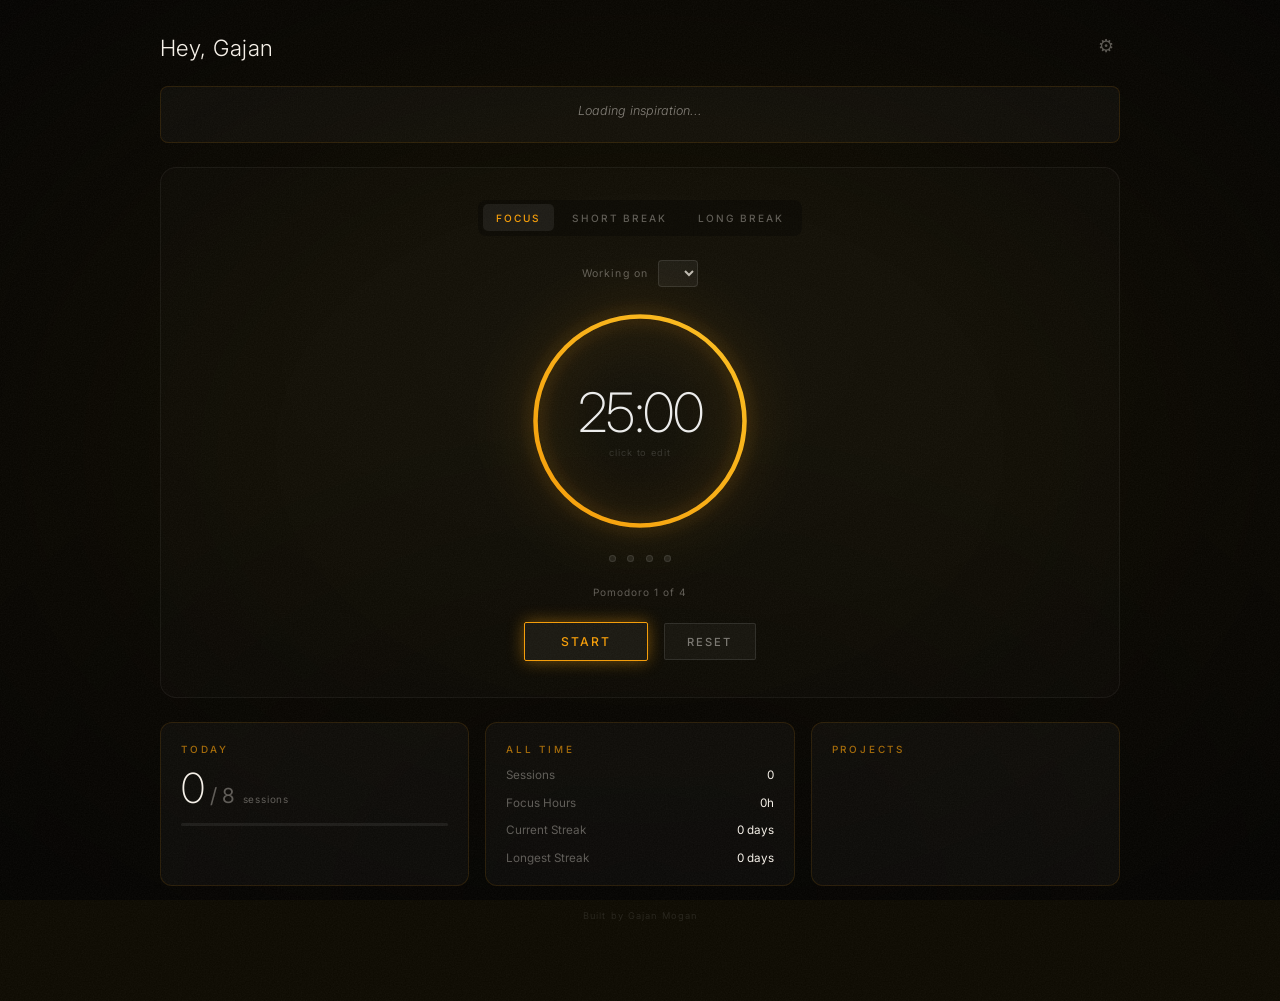
==== dashboard/index.html @ fec13cea "feat(dashboard): module 1 — HTML shell + CSS Full page structure and styling for the personalised Po" ====
<!DOCTYPE html>
<html lang="en">
<head>
  <meta charset="UTF-8" />
  <meta name="viewport" content="width=device-width, initial-scale=1.0" />
  <title>Gajan's Dashboard</title>
  <link rel="preconnect" href="https://fonts.googleapis.com" />
  <link href="https://fonts.googleapis.com/css2?family=Inter:wght@200;300;400;500&display=swap" rel="stylesheet" />

  <style>
    *, *::before, *::after { box-sizing: border-box; margin: 0; padding: 0; }

    :root {
      --bg:           #0d0a00;
      --accent:       #f59e0b;
      --accent-glow:  rgba(245, 158, 11, 0.45);
      --text:         #f5f0e8;
      --text-muted:   rgba(245, 240, 232, 0.35);
      --card-bg:      rgba(255, 255, 255, 0.03);
      --card-border:  rgba(245, 158, 11, 0.12);
    }

    body {
      min-height: 100vh;
      display: flex;
      flex-direction: column;
      align-items: center;
      padding: 2rem 1.5rem 5rem;
      font-family: 'Inter', sans-serif;
      color: var(--text);
      background-color: var(--bg);
      transition: background-color 1.8s ease;
      overflow-x: hidden;
    }

    /* Gradient depth overlay */
    body::before {
      content: '';
      position: fixed;
      inset: 0;
      background:
        radial-gradient(ellipse 80% 60% at 50% 40%, rgba(255,255,255,0.02) 0%, transparent 70%),
        radial-gradient(ellipse 100% 100% at 50% 100%, rgba(0,0,0,0.5) 0%, transparent 60%);
      pointer-events: none;
      z-index: 1;
    }

    /* Vignette */
    body::after {
      content: '';
      position: fixed;
      inset: 0;
      background: radial-gradient(ellipse at center, transparent 40%, rgba(0,0,0,0.65) 100%);
      pointer-events: none;
      z-index: 2;
    }

    /* Film grain */
    #grain {
      position: fixed;
      inset: -100%;
      width: 300%;
      height: 300%;
      background-image: url("data:image/svg+xml,%3Csvg xmlns='http://www.w3.org/2000/svg' width='400' height='400'%3E%3Cfilter id='n'%3E%3CfeTurbulence type='fractalNoise' baseFrequency='0.75' numOctaves='4' stitchTiles='stitch'/%3E%3CfeColorMatrix type='saturate' values='0'/%3E%3C/filter%3E%3Crect width='400' height='400' filter='url(%23n)' opacity='1'/%3E%3C/svg%3E");
      background-repeat: repeat;
      opacity: 0.055;
      pointer-events: none;
      z-index: 3;
      animation: grain 0.4s steps(1) infinite;
    }

    @keyframes grain {
      0%   { transform: translate(0,    0  ); }
      10%  { transform: translate(-4%, -6% ); }
      20%  { transform: translate(-8%,  4% ); }
      30%  { transform: translate( 4%, -8% ); }
      40%  { transform: translate(-4%, 12% ); }
      50%  { transform: translate(-8%,  4% ); }
      60%  { transform: translate(12%,  0% ); }
      70%  { transform: translate( 0%,  8% ); }
      80%  { transform: translate(-12%, 0% ); }
      90%  { transform: translate( 8%,  4% ); }
      100% { transform: translate( 4%,  0% ); }
    }

    /* ── App container ── */
    #app {
      position: relative;
      z-index: 10;
      width: 100%;
      max-width: 960px;
      display: flex;
      flex-direction: column;
      gap: 1.5rem;
    }

    /* ── Header ── */
    header {
      display: flex;
      align-items: center;
      justify-content: space-between;
    }

    .greeting {
      font-size: 1.4rem;
      font-weight: 300;
      letter-spacing: 0.02em;
    }

    .btn-icon {
      background: none;
      border: none;
      color: var(--text-muted);
      cursor: pointer;
      font-size: 1.1rem;
      padding: 0.4rem;
      border-radius: 4px;
      transition: color 0.2s ease;
      line-height: 1;
    }
    .btn-icon:hover { color: var(--accent); }

    /* ── Quote bar ── */
    #quote-bar {
      text-align: center;
      padding: 0.85rem 1.5rem;
      border-radius: 8px;
      background: var(--card-bg);
      border: 1px solid var(--card-border);
    }

    #quote-text {
      font-size: 0.78rem;
      font-weight: 300;
      font-style: italic;
      color: rgba(245, 240, 232, 0.5);
      line-height: 1.65;
    }

    #quote-author {
      display: block;
      font-size: 0.66rem;
      color: rgba(245, 240, 232, 0.25);
      margin-top: 0.4rem;
      letter-spacing: 0.1em;
    }

    /* ── Timer section ── */
    #timer-section {
      display: flex;
      flex-direction: column;
      align-items: center;
      gap: 1.5rem;
      padding: 2rem 1rem 2.2rem;
      border-radius: 16px;
      background: rgba(255, 255, 255, 0.015);
      border: 1px solid rgba(255, 255, 255, 0.05);
      user-select: none;
    }

    /* ── Mode tabs ── */
    #mode-tabs {
      display: flex;
      gap: 0.3rem;
      background: rgba(0, 0, 0, 0.3);
      border-radius: 8px;
      padding: 0.3rem;
    }

    .mode-tab {
      background: none;
      border: none;
      color: var(--text-muted);
      font-family: inherit;
      font-size: 0.63rem;
      font-weight: 500;
      letter-spacing: 0.18em;
      padding: 0.45rem 0.85rem;
      border-radius: 5px;
      cursor: pointer;
      transition: all 0.2s ease;
    }
    .mode-tab:hover { color: rgba(245, 240, 232, 0.65); }
    .mode-tab.active {
      background: rgba(255, 255, 255, 0.07);
      color: var(--accent);
    }

    /* ── Project row ── */
    #project-row {
      display: flex;
      align-items: center;
      gap: 0.65rem;
    }

    .project-label {
      font-size: 0.66rem;
      letter-spacing: 0.1em;
      color: var(--text-muted);
    }

    #project-select {
      background: rgba(255, 255, 255, 0.05);
      border: 1px solid rgba(255, 255, 255, 0.1);
      border-radius: 4px;
      color: rgba(245, 240, 232, 0.75);
      font-family: inherit;
      font-size: 0.7rem;
      padding: 0.3rem 0.55rem;
      cursor: pointer;
      outline: none;
      transition: border-color 0.2s ease;
      user-select: auto;
    }
    #project-select:hover,
    #project-select:focus  { border-color: var(--accent); }
    #project-select option { background: #1a1400; }

    /* ── Ring ── */
    .ring-wrapper {
      position: relative;
      width: 220px;
      height: 220px;
    }

    .ring-svg {
      width: 100%;
      height: 100%;
      transform: rotate(-90deg);
      overflow: visible;
    }

    .ring-track {
      fill: none;
      stroke: rgba(255, 255, 255, 0.05);
      stroke-width: 4;
    }

    .ring-progress {
      fill: none;
      stroke: url(#ringGradient);
      stroke-width: 4;
      stroke-linecap: round;
      stroke-dasharray: 597.6;
      stroke-dashoffset: 0;
      transition: stroke-dashoffset 1s linear;
      filter: drop-shadow(0 0 8px var(--accent-glow))
              drop-shadow(0 0 24px var(--accent-glow));
    }

    /* ── Time display ── */
    .time-display {
      position: absolute;
      top: 50%;
      left: 50%;
      transform: translate(-50%, -50%);
      text-align: center;
    }

    .time-digits {
      font-size: 3.4rem;
      font-weight: 200;
      letter-spacing: -0.03em;
      color: rgba(255, 255, 255, 0.92);
      cursor: pointer;
      line-height: 1;
      transition: color 0.3s ease;
    }
    .time-digits:hover {
      color: #fff;
      text-shadow: 0 0 20px rgba(255, 255, 255, 0.3);
    }

    .time-input {
      display: none;
      font-size: 3.4rem;
      font-weight: 200;
      font-family: inherit;
      letter-spacing: -0.03em;
      color: var(--accent);
      background: transparent;
      border: none;
      border-bottom: 1px solid var(--accent);
      outline: none;
      width: 130px;
      text-align: center;
    }

    .time-hint {
      font-size: 0.58rem;
      color: rgba(255, 255, 255, 0.15);
      margin-top: 0.45rem;
      letter-spacing: 0.1em;
    }

    .running .time-digits {
      animation: breathe 4s ease-in-out infinite;
    }

    @keyframes breathe {
      0%, 100% { opacity: 0.92; }
      50%       { opacity: 0.6;  }
    }

    /* ── Session dots ── */
    .session-dots {
      display: flex;
      gap: 0.7rem;
    }

    .dot {
      width: 7px;
      height: 7px;
      border-radius: 50%;
      background: rgba(255, 255, 255, 0.08);
      border: 1px solid rgba(255, 255, 255, 0.1);
      transition: all 0.4s ease;
    }
    .dot.filled {
      background: var(--accent);
      border-color: var(--accent);
      box-shadow: 0 0 8px var(--accent-glow);
    }

    .cycle-info {
      font-size: 0.63rem;
      color: var(--text-muted);
      letter-spacing: 0.1em;
    }

    /* ── Controls ── */
    .controls {
      display: flex;
      gap: 1rem;
      align-items: center;
    }

    .btn {
      background: rgba(255, 255, 255, 0.04);
      border: 1px solid rgba(255, 255, 255, 0.1);
      color: rgba(245, 240, 232, 0.45);
      font-family: inherit;
      font-size: 0.7rem;
      font-weight: 500;
      letter-spacing: 0.18em;
      padding: 0.65rem 1.4rem;
      cursor: pointer;
      border-radius: 2px;
      transition: all 0.2s ease;
    }
    .btn:hover {
      background: rgba(255, 255, 255, 0.08);
      border-color: rgba(255, 255, 255, 0.25);
      color: rgba(245, 240, 232, 0.8);
    }

    .btn-primary {
      background: rgba(255, 255, 255, 0.05);
      border-color: var(--accent);
      color: var(--accent);
      font-size: 0.76rem;
      padding: 0.7rem 2.2rem;
      box-shadow: 0 0 16px var(--accent-glow);
    }
    .btn-primary:hover {
      background: var(--accent);
      color: #1a0e00;
      box-shadow: 0 0 28px var(--accent-glow);
    }

    .btn-sm {
      font-size: 0.63rem;
      padding: 0.4rem 0.75rem;
      margin-top: 0.5rem;
    }

    /* ── Dashboard grid ── */
    #dashboard-grid {
      display: grid;
      grid-template-columns: repeat(3, 1fr);
      gap: 1rem;
    }

    /* ── Cards ── */
    .card {
      background: var(--card-bg);
      border: 1px solid var(--card-border);
      border-radius: 12px;
      padding: 1.25rem;
      display: flex;
      flex-direction: column;
      gap: 0.85rem;
    }

    .card-title {
      font-size: 0.62rem;
      font-weight: 500;
      letter-spacing: 0.28em;
      text-transform: uppercase;
      color: var(--accent);
      opacity: 0.65;
    }

    /* Today card */
    .goal-display {
      display: flex;
      align-items: baseline;
      gap: 0.3rem;
    }

    #today-count {
      font-size: 2.6rem;
      font-weight: 200;
      line-height: 1;
      color: var(--text);
    }

    .goal-sep    { font-size: 1.3rem; color: var(--text-muted); }
    #today-goal  { font-size: 1.3rem; color: var(--text-muted); }
    .goal-unit   {
      font-size: 0.62rem;
      color: var(--text-muted);
      letter-spacing: 0.08em;
      margin-left: 0.2rem;
    }

    .progress-track {
      height: 3px;
      background: rgba(255, 255, 255, 0.07);
      border-radius: 2px;
      overflow: hidden;
    }

    .progress-fill {
      height: 100%;
      background: var(--accent);
      border-radius: 2px;
      width: 0%;
      transition: width 0.6s ease;
      box-shadow: 0 0 6px var(--accent-glow);
    }

    .milestone-msg {
      font-size: 0.68rem;
      color: var(--accent);
      min-height: 1em;
      opacity: 0;
      transition: opacity 0.5s ease;
      line-height: 1.5;
    }
    .milestone-msg.visible { opacity: 1; }

    /* Stats card */
    .stat-row {
      display: flex;
      justify-content: space-between;
      align-items: center;
      font-size: 0.73rem;
    }
    .stat-label { color: var(--text-muted); }
    .stat-value { color: var(--text); font-weight: 400; }

    /* Projects card */
    .proj-row {
      display: flex;
      align-items: center;
      gap: 0.55rem;
      font-size: 0.7rem;
    }
    .proj-name {
      width: 88px;
      color: var(--text-muted);
      white-space: nowrap;
      overflow: hidden;
      text-overflow: ellipsis;
      flex-shrink: 0;
    }
    .proj-bar-outer {
      flex: 1;
      height: 3px;
      background: rgba(255, 255, 255, 0.06);
      border-radius: 2px;
      overflow: hidden;
    }
    .proj-bar-inner {
      height: 100%;
      background: var(--accent);
      border-radius: 2px;
      transition: width 0.5s ease;
    }
    .proj-count {
      width: 22px;
      text-align: right;
      color: rgba(245, 240, 232, 0.4);
      flex-shrink: 0;
    }

    /* ── Settings modal ── */
    .modal-overlay {
      position: fixed;
      inset: 0;
      background: rgba(0, 0, 0, 0.7);
      z-index: 100;
      display: flex;
      align-items: center;
      justify-content: center;
      backdrop-filter: blur(6px);
    }
    .modal-overlay.hidden { display: none; }

    .modal-box {
      background: #1a1400;
      border: 1px solid rgba(245, 158, 11, 0.2);
      border-radius: 16px;
      width: 90%;
      max-width: 460px;
      max-height: 85vh;
      overflow-y: auto;
      display: flex;
      flex-direction: column;
    }

    .modal-header {
      display: flex;
      justify-content: space-between;
      align-items: center;
      padding: 1.25rem 1.5rem 0;
    }
    .modal-header h2 {
      font-size: 0.8rem;
      font-weight: 500;
      letter-spacing: 0.25em;
      text-transform: uppercase;
      color: var(--accent);
    }

    .modal-body {
      padding: 1.25rem 1.5rem;
      display: flex;
      flex-direction: column;
      gap: 1.4rem;
    }

    .settings-section h3 {
      font-size: 0.62rem;
      font-weight: 500;
      letter-spacing: 0.2em;
      text-transform: uppercase;
      color: rgba(245, 240, 232, 0.3);
      margin-bottom: 0.7rem;
    }

    .settings-row {
      display: flex;
      justify-content: space-between;
      align-items: center;
      margin-bottom: 0.55rem;
    }
    .settings-row label {
      font-size: 0.73rem;
      color: rgba(245, 240, 232, 0.55);
    }

    .settings-input {
      background: rgba(255, 255, 255, 0.06);
      border: 1px solid rgba(255, 255, 255, 0.1);
      border-radius: 4px;
      color: var(--text);
      font-family: inherit;
      font-size: 0.73rem;
      padding: 0.35rem 0.6rem;
      width: 72px;
      text-align: center;
      outline: none;
      transition: border-color 0.2s ease;
    }
    .settings-input:focus { border-color: var(--accent); }

    #settings-projects-list {
      display: flex;
      flex-direction: column;
      gap: 0.4rem;
    }

    .settings-proj-row {
      display: flex;
      gap: 0.5rem;
      align-items: center;
    }
    .settings-proj-row .proj-input {
      flex: 1;
      width: auto;
      text-align: left;
    }

    .modal-footer {
      padding: 0.75rem 1.5rem 1.5rem;
      display: flex;
      justify-content: flex-end;
    }

    /* ── Footer ── */
    footer {
      font-size: 0.58rem;
      color: rgba(255, 255, 255, 0.1);
      letter-spacing: 0.12em;
      text-align: center;
    }

    /* ── Responsive ── */
    @media (max-width: 639px) {
      #dashboard-grid          { grid-template-columns: 1fr; }
      .ring-wrapper            { width: 190px; height: 190px; }
      .time-digits             { font-size: 3rem; }
      .time-input              { font-size: 3rem; width: 115px; }
      .greeting                { font-size: 1.2rem; }
      #mode-tabs               { flex-wrap: wrap; justify-content: center; }
    }

    @media (min-width: 640px) and (max-width: 959px) {
      #dashboard-grid { grid-template-columns: repeat(2, 1fr); }
    }
  </style>
</head>

<body>
  <div id="grain"></div>

  <!-- Settings Modal -->
  <div id="settings-modal" class="modal-overlay hidden">
    <div class="modal-box">
      <div class="modal-header">
        <h2>Settings</h2>
        <button class="btn-icon" id="close-settings-btn">✕</button>
      </div>
      <div class="modal-body">
        <section class="settings-section">
          <h3>Durations (minutes)</h3>
          <div class="settings-row">
            <label for="s-focus">Focus</label>
            <input type="number" id="s-focus" class="settings-input" min="1" max="99" />
          </div>
          <div class="settings-row">
            <label for="s-short">Short Break</label>
            <input type="number" id="s-short" class="settings-input" min="1" max="99" />
          </div>
          <div class="settings-row">
            <label for="s-long">Long Break</label>
            <input type="number" id="s-long" class="settings-input" min="1" max="99" />
          </div>
        </section>
        <section class="settings-section">
          <h3>Daily Goal</h3>
          <div class="settings-row">
            <label for="s-goal">Pomodoros / day</label>
            <input type="number" id="s-goal" class="settings-input" min="1" max="50" />
          </div>
        </section>
        <section class="settings-section">
          <h3>Projects</h3>
          <div id="settings-projects-list"></div>
          <button class="btn btn-sm" id="add-project-btn">+ Add Project</button>
        </section>
      </div>
      <div class="modal-footer">
        <button class="btn btn-primary" id="save-settings-btn">Save</button>
      </div>
    </div>
  </div>

  <!-- Main App -->
  <div id="app">

    <header>
      <div class="greeting">Hey, Gajan</div>
      <button class="btn-icon" id="settings-btn" title="Settings">⚙</button>
    </header>

    <div id="quote-bar">
      <p id="quote-text">Loading inspiration...</p>
      <span id="quote-author"></span>
    </div>

    <section id="timer-section">

      <div id="mode-tabs">
        <button class="mode-tab active" data-mode="0">FOCUS</button>
        <button class="mode-tab"        data-mode="1">SHORT BREAK</button>
        <button class="mode-tab"        data-mode="2">LONG BREAK</button>
      </div>

      <div id="project-row">
        <span class="project-label">Working on</span>
        <select id="project-select"></select>
      </div>

      <div class="ring-wrapper">
        <svg class="ring-svg" viewBox="0 0 200 200" overflow="visible">
          <defs>
            <linearGradient id="ringGradient" x1="0%" y1="0%" x2="100%" y2="100%">
              <stop id="gradStart" offset="0%"   stop-color="#f59e0b" />
              <stop id="gradEnd"   offset="100%" stop-color="#fbbf24" />
            </linearGradient>
          </defs>
          <circle class="ring-track"    cx="100" cy="100" r="95" />
          <circle class="ring-progress" cx="100" cy="100" r="95" id="ringProgress" />
        </svg>
        <div class="time-display">
          <div class="time-digits" id="timeDigits">25:00</div>
          <input class="time-input" id="timeInput" type="text" maxlength="5" />
          <div class="time-hint" id="timeHint">click to edit</div>
        </div>
      </div>

      <div class="session-dots">
        <div class="dot" id="dot-0"></div>
        <div class="dot" id="dot-1"></div>
        <div class="dot" id="dot-2"></div>
        <div class="dot" id="dot-3"></div>
      </div>

      <div class="cycle-info" id="cycleInfo">Pomodoro 1 of 4</div>

      <div class="controls">
        <button class="btn btn-primary" id="startBtn">START</button>
        <button class="btn"             id="resetBtn">RESET</button>
      </div>

    </section>

    <div id="dashboard-grid">

      <!-- Today card -->
      <div class="card" id="today-card">
        <div class="card-title">Today</div>
        <div class="goal-display">
          <span id="today-count">0</span>
          <span class="goal-sep">/</span>
          <span id="today-goal">8</span>
          <span class="goal-unit">sessions</span>
        </div>
        <div class="progress-track">
          <div id="goal-bar" class="progress-fill"></div>
        </div>
        <p id="milestone-msg" class="milestone-msg"></p>
      </div>

      <!-- All-time stats card -->
      <div class="card" id="stats-card">
        <div class="card-title">All Time</div>
        <div class="stat-row">
          <span class="stat-label">Sessions</span>
          <span class="stat-value" id="total-sessions">0</span>
        </div>
        <div class="stat-row">
          <span class="stat-label">Focus Hours</span>
          <span class="stat-value" id="total-hours">0h</span>
        </div>
        <div class="stat-row">
          <span class="stat-label">Current Streak</span>
          <span class="stat-value" id="current-streak">0 days</span>
        </div>
        <div class="stat-row">
          <span class="stat-label">Longest Streak</span>
          <span class="stat-value" id="longest-streak">0 days</span>
        </div>
      </div>

      <!-- Projects card -->
      <div class="card" id="projects-card">
        <div class="card-title">Projects</div>
        <div id="projects-list">
          <!-- populated by JS -->
        </div>
      </div>

    </div>

    <footer>Built by Gajan Mogan</footer>

  </div>

  <script>
    // JS added in Module 2+
  </script>

</body>
</html>
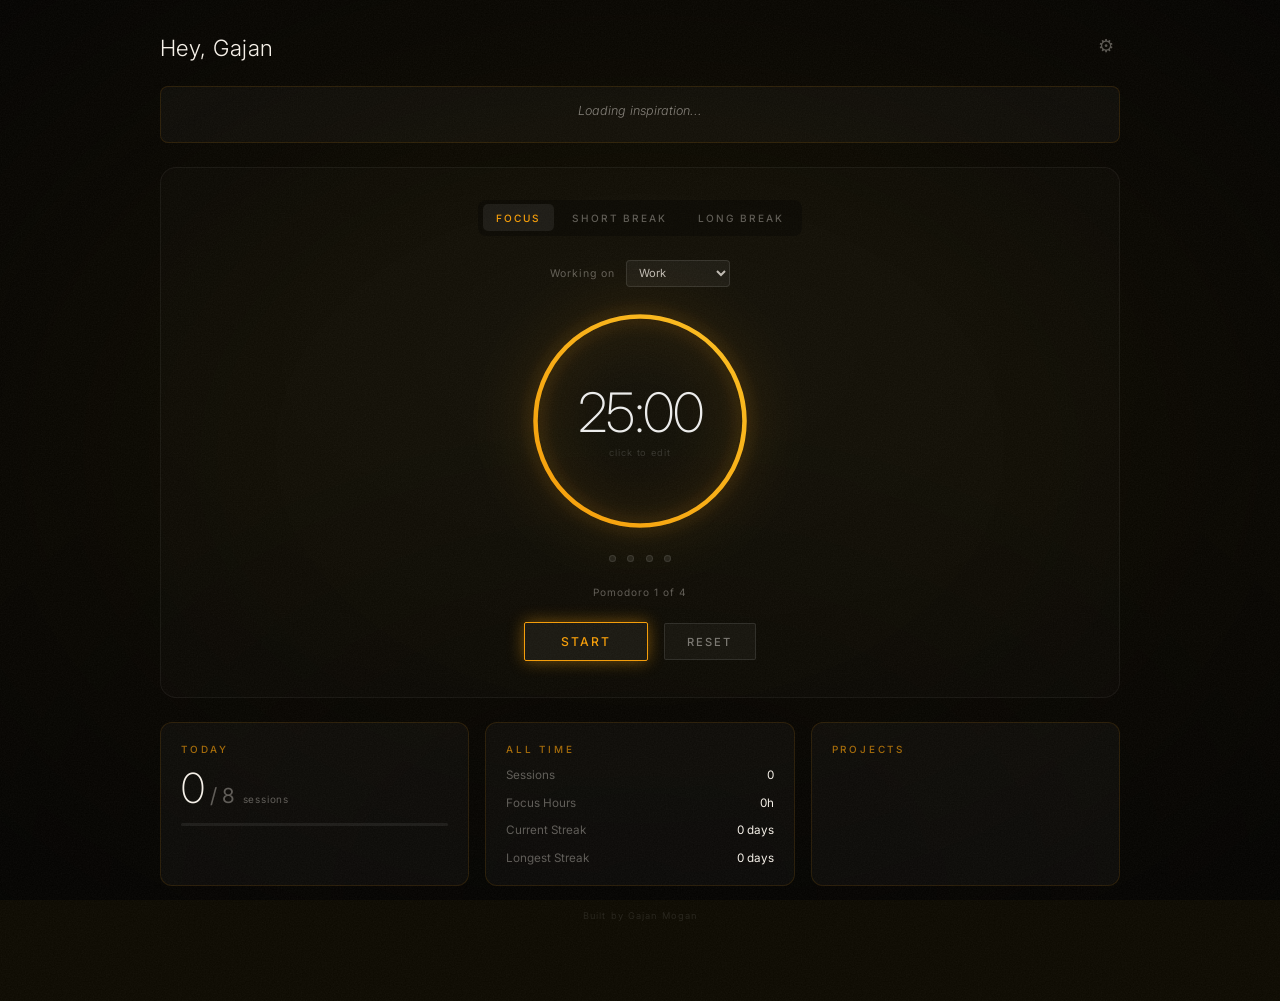
==== commit 8bb77135: "feat(dashboard): module 2 — timer core CIRCUMFERENCE, MODES array, all timer state, render(), tick()" ====
--- a/dashboard/index.html
+++ b/dashboard/index.html
@@ -781,7 +781,251 @@
   </div>
 
   <script>
-    // JS added in Module 2+
+    // ── CONSTANTS ──
+    const CIRCUMFERENCE = 2 * Math.PI * 95; // ≈ 597.6
+
+    const MODES = [
+      {
+        label:      'FOCUS',
+        bg:         '#0d0a00',
+        accent:     '#f59e0b',
+        accentGlow: 'rgba(245,158,11,0.45)',
+        gradStart:  '#f59e0b',
+        gradEnd:    '#fbbf24'
+      },
+      {
+        label:      'SHORT BREAK',
+        bg:         '#001a12',
+        accent:     '#34d399',
+        accentGlow: 'rgba(52,211,153,0.45)',
+        gradStart:  '#34d399',
+        gradEnd:    '#6ee7b7'
+      },
+      {
+        label:      'LONG BREAK',
+        bg:         '#1a0800',
+        accent:     '#fb923c',
+        accentGlow: 'rgba(251,146,60,0.45)',
+        gradStart:  '#fb923c',
+        gradEnd:    '#fcd34d'
+      }
+    ];
+
+    // ── DEFAULTS (overwritten by localStorage in Module 4) ──
+    let durations     = { focus: 25, short: 5, long: 15 };
+    let projects      = [
+      { name: 'Work',         count: 0 },
+      { name: 'Study',        count: 0 },
+      { name: 'Side Project', count: 0 },
+      { name: 'Admin',        count: 0 }
+    ];
+    let activeProject = 'Work';
+
+    // ── TIMER STATE ──
+    let modeIndex     = 0;
+    let pomodoroCount = 0;
+    let totalSeconds  = 0;
+    let secondsLeft   = 0;
+    let isRunning     = false;
+    let intervalId    = null;
+
+    // ── DOM REFS ──
+    const app          = document.getElementById('app');
+    const modeTabs     = document.querySelectorAll('.mode-tab');
+    const ringProgress = document.getElementById('ringProgress');
+    const gradStart    = document.getElementById('gradStart');
+    const gradEnd      = document.getElementById('gradEnd');
+    const timeDigits   = document.getElementById('timeDigits');
+    const timeInput    = document.getElementById('timeInput');
+    const timeHint     = document.getElementById('timeHint');
+    const sessionDots  = document.querySelectorAll('.dot');
+    const cycleInfo    = document.getElementById('cycleInfo');
+    const startBtn     = document.getElementById('startBtn');
+    const resetBtn     = document.getElementById('resetBtn');
+    const projectSel   = document.getElementById('project-select');
+
+    // ── HELPERS ──
+    function getModeMinutes(idx) {
+      return [durations.focus, durations.short, durations.long][idx];
+    }
+
+    function formatTime(secs) {
+      const m = Math.floor(secs / 60).toString().padStart(2, '0');
+      const s = (secs % 60).toString().padStart(2, '0');
+      return `${m}:${s}`;
+    }
+
+    function applyTheme(mode) {
+      document.documentElement.style.setProperty('--bg',          mode.bg);
+      document.documentElement.style.setProperty('--accent',      mode.accent);
+      document.documentElement.style.setProperty('--accent-glow', mode.accentGlow);
+      document.body.style.backgroundColor = mode.bg;
+      gradStart.setAttribute('stop-color', mode.gradStart);
+      gradEnd.setAttribute('stop-color',   mode.gradEnd);
+    }
+
+    function buildProjectDropdown() {
+      projectSel.innerHTML = projects.map(p =>
+        `<option value="${escapeHtml(p.name)}"${p.name === activeProject ? ' selected' : ''}>${escapeHtml(p.name)}</option>`
+      ).join('');
+    }
+
+    function escapeHtml(str) {
+      return String(str)
+        .replace(/&/g, '&amp;').replace(/</g, '&lt;')
+        .replace(/>/g, '&gt;').replace(/"/g, '&quot;');
+    }
+
+    // ── RENDER TIMER ──
+    function render() {
+      const mode     = MODES[modeIndex];
+      applyTheme(mode);
+
+      timeDigits.textContent = formatTime(secondsLeft);
+
+      const fraction = totalSeconds > 0 ? secondsLeft / totalSeconds : 1;
+      ringProgress.style.strokeDashoffset = CIRCUMFERENCE * (1 - fraction);
+
+      modeTabs.forEach((tab, i) => tab.classList.toggle('active', i === modeIndex));
+
+      const filled = (pomodoroCount % 4 === 0 && pomodoroCount > 0) ? 4 : pomodoroCount % 4;
+      sessionDots.forEach((dot, i) => dot.classList.toggle('filled', i < filled));
+
+      const focusNum = modeIndex === 0 ? (pomodoroCount % 4) + 1 : pomodoroCount % 4;
+      cycleInfo.textContent = modeIndex === 0
+        ? `Pomodoro ${Math.min(focusNum, 4)} of 4`
+        : `${mode.label.toLowerCase()} · cycle ${Math.ceil(pomodoroCount / 4) || 1}`;
+
+      startBtn.textContent = isRunning ? 'PAUSE' : 'START';
+      app.classList.toggle('running', isRunning);
+      document.title = isRunning
+        ? `${formatTime(secondsLeft)} · ${mode.label}`
+        : "Gajan's Dashboard";
+    }
+
+    // ── ADVANCE MODE ──
+    function advanceMode() {
+      if (modeIndex === 0) {
+        pomodoroCount++;
+        modeIndex = (pomodoroCount % 4 === 0) ? 2 : 1;
+      } else {
+        modeIndex = 0;
+      }
+      totalSeconds = getModeMinutes(modeIndex) * 60;
+      secondsLeft  = totalSeconds;
+    }
+
+    // ── TICK ──
+    function tick() {
+      secondsLeft--;
+      if (secondsLeft <= 0) {
+        secondsLeft = 0;
+        clearInterval(intervalId);
+        intervalId = null;
+        isRunning  = false;
+        const wasFocus = modeIndex === 0;
+        advanceMode();
+        render();
+        // Audio + notifications wired in Module 3
+        // Stats recording wired in Module 5
+        return;
+      }
+      render();
+    }
+
+    // ── CONTROLS ──
+    startBtn.addEventListener('click', () => {
+      if (isRunning) {
+        clearInterval(intervalId);
+        intervalId = null;
+        isRunning  = false;
+      } else {
+        isRunning  = true;
+        intervalId = setInterval(tick, 1000);
+      }
+      render();
+    });
+
+    resetBtn.addEventListener('click', () => {
+      clearInterval(intervalId);
+      intervalId  = null;
+      isRunning   = false;
+      secondsLeft = totalSeconds;
+      render();
+    });
+
+    modeTabs.forEach((tab, i) => {
+      tab.addEventListener('click', () => {
+        if (isRunning) return;
+        modeIndex    = i;
+        totalSeconds = getModeMinutes(i) * 60;
+        secondsLeft  = totalSeconds;
+        render();
+      });
+    });
+
+    projectSel.addEventListener('change', () => {
+      activeProject = projectSel.value;
+    });
+
+    // ── EDITABLE TIME ──
+    timeDigits.addEventListener('click', () => {
+      if (isRunning) return;
+      timeDigits.style.display = 'none';
+      timeHint.style.display   = 'none';
+      timeInput.style.display  = 'block';
+      timeInput.value          = formatTime(secondsLeft);
+      timeInput.focus();
+      timeInput.select();
+    });
+
+    function commitEdit() {
+      const val = timeInput.value.trim();
+      let parsed = null;
+      if (/^\d{1,2}:\d{2}$/.test(val)) {
+        const [m, s] = val.split(':');
+        parsed = parseInt(m, 10) * 60 + parseInt(s, 10);
+      } else if (/^\d+$/.test(val)) {
+        parsed = parseInt(val, 10) * 60;
+      }
+      if (parsed && parsed > 0 && parsed <= 99 * 60) {
+        totalSeconds = parsed;
+        secondsLeft  = parsed;
+      }
+      timeInput.style.display  = 'none';
+      timeDigits.style.display = 'block';
+      timeHint.style.display   = 'block';
+      render();
+    }
+
+    timeInput.addEventListener('blur', commitEdit);
+    timeInput.addEventListener('keydown', e => {
+      if (e.key === 'Enter')  timeInput.blur();
+      if (e.key === 'Escape') {
+        timeInput.style.display  = 'none';
+        timeDigits.style.display = 'block';
+        timeHint.style.display   = 'block';
+      }
+    });
+
+    // ── SETTINGS MODAL (shell — wired fully in Module 4) ──
+    document.getElementById('settings-btn').addEventListener('click', () => {
+      document.getElementById('settings-modal').classList.remove('hidden');
+    });
+    document.getElementById('close-settings-btn').addEventListener('click', () => {
+      document.getElementById('settings-modal').classList.add('hidden');
+    });
+    document.getElementById('settings-modal').addEventListener('click', e => {
+      if (e.target === document.getElementById('settings-modal'))
+        document.getElementById('settings-modal').classList.add('hidden');
+    });
+
+    // ── INIT ──
+    ringProgress.style.strokeDasharray = CIRCUMFERENCE;
+    totalSeconds = getModeMinutes(0) * 60;
+    secondsLeft  = totalSeconds;
+    buildProjectDropdown();
+    render();
   </script>
 
 </body>
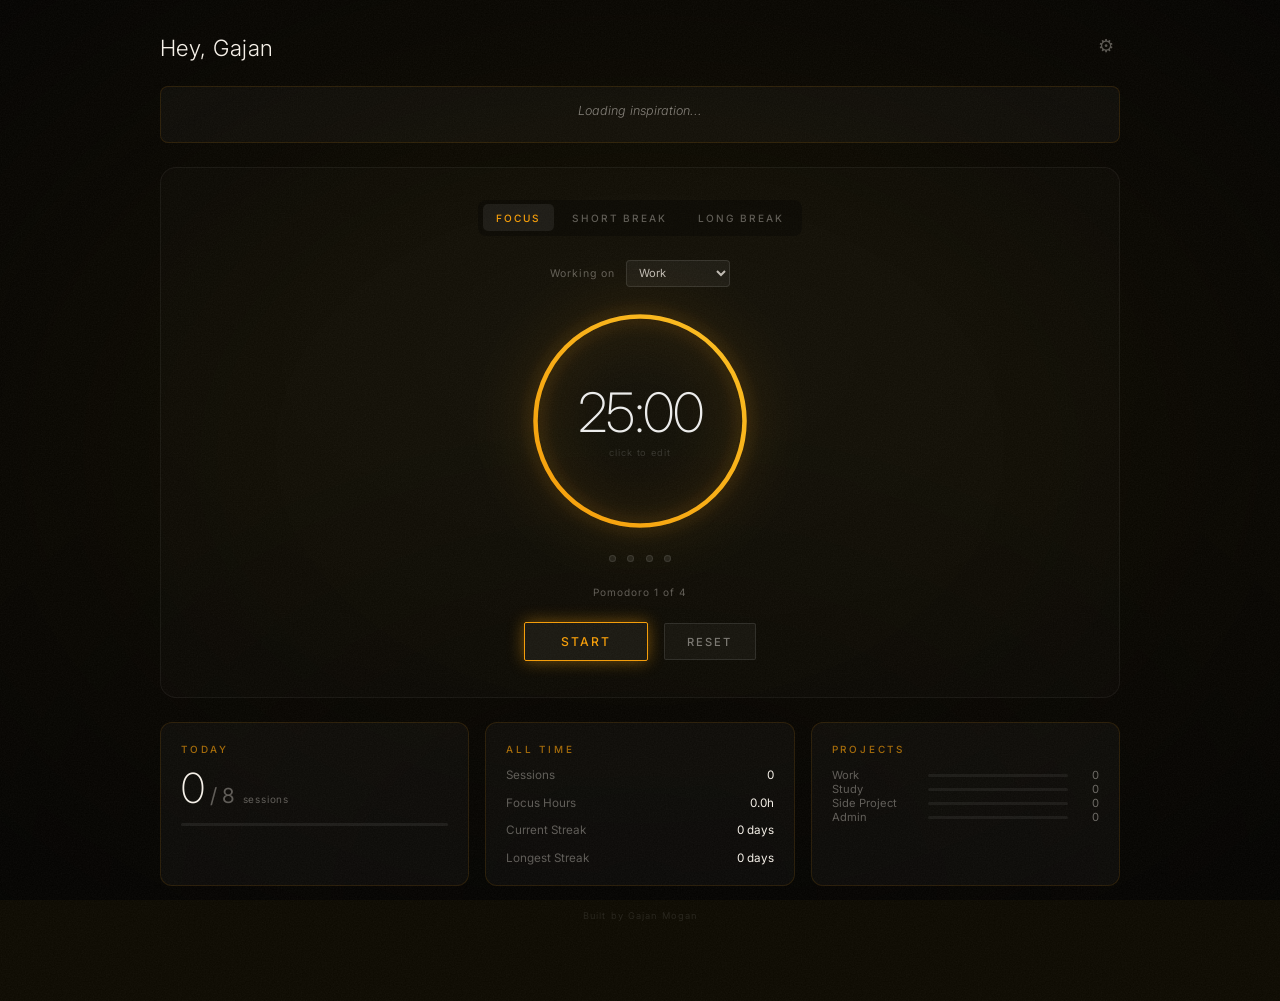
==== commit d1a6f4c5: "feat(dashboard): module 5 — stats, streaks & milestones recordSession() with streak logic, renderDas" ====
--- a/dashboard/index.html
+++ b/dashboard/index.html
@@ -811,15 +811,53 @@
       }
     ];
 
-    // ── DEFAULTS (overwritten by localStorage in Module 4) ──
-    let durations     = { focus: 25, short: 5, long: 15 };
-    let projects      = [
-      { name: 'Work',         count: 0 },
-      { name: 'Study',        count: 0 },
-      { name: 'Side Project', count: 0 },
-      { name: 'Admin',        count: 0 }
-    ];
-    let activeProject = 'Work';
+    // ── PERSISTENT STATE ──
+    let durations;
+    let dailyGoal;
+    let projects;
+    let stats;
+    let dailyLog;
+    let activeProject;
+
+    function loadState() {
+      durations = JSON.parse(localStorage.getItem('gajan_durations') || 'null')
+        || { focus: 25, short: 5, long: 15 };
+      dailyGoal = parseInt(localStorage.getItem('gajan_daily_goal') || '8', 10);
+      projects  = JSON.parse(localStorage.getItem('gajan_projects') || 'null')
+        || [
+          { name: 'Work',         count: 0 },
+          { name: 'Study',        count: 0 },
+          { name: 'Side Project', count: 0 },
+          { name: 'Admin',        count: 0 }
+        ];
+      stats = JSON.parse(localStorage.getItem('gajan_stats') || 'null')
+        || { totalSessions: 0, totalMinutes: 0,
+             streak: { current: 0, longest: 0, lastDate: null } };
+      const rawLog = JSON.parse(localStorage.getItem('gajan_daily_log') || 'null');
+      const today  = todayStr();
+      dailyLog = (rawLog && rawLog.date === today) ? rawLog : { date: today, count: 0 };
+      activeProject = localStorage.getItem('gajan_active_project') || projects[0].name;
+    }
+
+    function saveState() {
+      localStorage.setItem('gajan_durations',       JSON.stringify(durations));
+      localStorage.setItem('gajan_daily_goal',      String(dailyGoal));
+      localStorage.setItem('gajan_projects',        JSON.stringify(projects));
+      localStorage.setItem('gajan_stats',           JSON.stringify(stats));
+      localStorage.setItem('gajan_daily_log',       JSON.stringify(dailyLog));
+      localStorage.setItem('gajan_active_project',  activeProject);
+    }
+
+    // ── DATE HELPERS ──
+    function todayStr() {
+      return new Date().toISOString().slice(0, 10);
+    }
+
+    function offsetDate(days) {
+      const d = new Date();
+      d.setDate(d.getDate() + days);
+      return d.toISOString().slice(0, 10);
+    }
 
     // ── TIMER STATE ──
     let modeIndex     = 0;
@@ -915,6 +953,41 @@
       secondsLeft  = totalSeconds;
     }
 
+    // ── AUDIO ──
+    function playChime() {
+      try {
+        const ctx   = new (window.AudioContext || window.webkitAudioContext)();
+        const notes = [528, 660, 792];
+        notes.forEach((freq, i) => {
+          const osc  = ctx.createOscillator();
+          const gain = ctx.createGain();
+          osc.connect(gain);
+          gain.connect(ctx.destination);
+          osc.type = 'sine';
+          osc.frequency.value = freq;
+          const t = ctx.currentTime + i * 0.28;
+          gain.gain.setValueAtTime(0, t);
+          gain.gain.linearRampToValueAtTime(0.22, t + 0.06);
+          gain.gain.exponentialRampToValueAtTime(0.001, t + 1.0);
+          osc.start(t);
+          osc.stop(t + 1.0);
+        });
+      } catch (e) {}
+    }
+
+    // ── NOTIFICATIONS ──
+    async function requestNotifPermission() {
+      if ('Notification' in window && Notification.permission === 'default') {
+        await Notification.requestPermission();
+      }
+    }
+
+    function sendNotification(title, body) {
+      if ('Notification' in window && Notification.permission === 'granted') {
+        new Notification(title, { body });
+      }
+    }
+
     // ── TICK ──
     function tick() {
       secondsLeft--;
@@ -924,17 +997,24 @@
         intervalId = null;
         isRunning  = false;
         const wasFocus = modeIndex === 0;
+        playChime();
+        if (wasFocus) {
+          recordSession();
+          sendNotification('Focus session complete!', 'Time for a break, Gajan.');
+        } else {
+          sendNotification('Break over!', 'Ready to focus again?');
+        }
         advanceMode();
         render();
-        // Audio + notifications wired in Module 3
-        // Stats recording wired in Module 5
+        renderDashboard();
         return;
       }
       render();
     }
 
     // ── CONTROLS ──
-    startBtn.addEventListener('click', () => {
+    startBtn.addEventListener('click', async () => {
+      if (!isRunning) await requestNotifPermission();
       if (isRunning) {
         clearInterval(intervalId);
         intervalId = null;
@@ -966,6 +1046,7 @@
 
     projectSel.addEventListener('change', () => {
       activeProject = projectSel.value;
+      saveState();
     });
 
     // ── EDITABLE TIME ──
@@ -1008,24 +1089,179 @@
       }
     });
 
-    // ── SETTINGS MODAL (shell — wired fully in Module 4) ──
-    document.getElementById('settings-btn').addEventListener('click', () => {
+    // ── SETTINGS MODAL ──
+    function openSettings() {
+      document.getElementById('s-focus').value = durations.focus;
+      document.getElementById('s-short').value = durations.short;
+      document.getElementById('s-long').value  = durations.long;
+      document.getElementById('s-goal').value  = dailyGoal;
+      renderSettingsProjects();
       document.getElementById('settings-modal').classList.remove('hidden');
+    }
+
+    function closeSettings() {
+      document.getElementById('settings-modal').classList.add('hidden');
+    }
+
+    function renderSettingsProjects() {
+      const container = document.getElementById('settings-projects-list');
+      container.innerHTML = '';
+      projects.forEach(p => {
+        const row = document.createElement('div');
+        row.className = 'settings-proj-row';
+        row.innerHTML = `
+          <input class="proj-input settings-input" value="${escapeHtml(p.name)}" placeholder="Project name" />
+          <button class="btn-icon remove-proj">✕</button>`;
+        row.querySelector('.remove-proj').addEventListener('click', () => row.remove());
+        container.appendChild(row);
+      });
+    }
+
+    function saveSettings() {
+      durations = {
+        focus: Math.max(1, parseInt(document.getElementById('s-focus').value, 10) || durations.focus),
+        short: Math.max(1, parseInt(document.getElementById('s-short').value, 10) || durations.short),
+        long:  Math.max(1, parseInt(document.getElementById('s-long').value,  10) || durations.long)
+      };
+      dailyGoal = Math.max(1, parseInt(document.getElementById('s-goal').value, 10) || dailyGoal);
+
+      const inputs = document.querySelectorAll('#settings-projects-list .proj-input');
+      const newProjects = [];
+      inputs.forEach(input => {
+        const name = input.value.trim();
+        if (name) {
+          const existing = projects.find(p => p.name === name);
+          newProjects.push({ name, count: existing ? existing.count : 0 });
+        }
+      });
+      if (newProjects.length > 0) {
+        projects = newProjects;
+        if (!projects.find(p => p.name === activeProject))
+          activeProject = projects[0].name;
+      }
+
+      if (!isRunning) {
+        totalSeconds = getModeMinutes(modeIndex) * 60;
+        secondsLeft  = totalSeconds;
+      }
+
+      buildProjectDropdown();
+      saveState();
+      closeSettings();
+      render();
+      renderDashboard();
+    }
+
+    document.getElementById('settings-btn').addEventListener('click', openSettings);
+    document.getElementById('close-settings-btn').addEventListener('click', closeSettings);
+    document.getElementById('save-settings-btn').addEventListener('click', saveSettings);
+    document.getElementById('settings-modal').addEventListener('click', e => {
+      if (e.target === document.getElementById('settings-modal')) closeSettings();
     });
-    document.getElementById('close-settings-btn').addEventListener('click', () => {
-      document.getElementById('settings-modal').classList.add('hidden');
+
+    document.getElementById('add-project-btn').addEventListener('click', () => {
+      const container = document.getElementById('settings-projects-list');
+      const row = document.createElement('div');
+      row.className = 'settings-proj-row';
+      row.innerHTML = `
+        <input class="proj-input settings-input" value="" placeholder="Project name" />
+        <button class="btn-icon remove-proj">✕</button>`;
+      row.querySelector('.remove-proj').addEventListener('click', () => row.remove());
+      container.appendChild(row);
+      row.querySelector('input').focus();
     });
-    document.getElementById('settings-modal').addEventListener('click', e => {
-      if (e.target === document.getElementById('settings-modal'))
-        document.getElementById('settings-modal').classList.add('hidden');
-    });
+
+    // ── MILESTONES ──
+    function showMilestone(msg) {
+      const el = document.getElementById('milestone-msg');
+      el.textContent = msg;
+      el.classList.add('visible');
+      clearTimeout(el._t);
+      el._t = setTimeout(() => el.classList.remove('visible'), 7000);
+    }
+
+    function checkMilestones() {
+      const msgs = [];
+      if (dailyLog.count > 0 && dailyLog.count % 4 === 0)
+        msgs.push(`${dailyLog.count} sessions done — keep going, Gajan!`);
+      if (stats.streak.current === 3)  msgs.push('3 days in a row — building momentum!');
+      if (stats.streak.current === 7)  msgs.push("One full week — you're on fire!");
+      if (stats.streak.current === 30) msgs.push('30 days — this is a habit now.');
+      if (msgs.length) showMilestone(msgs[msgs.length - 1]);
+    }
+
+    // ── RECORD SESSION ──
+    function recordSession() {
+      const today     = todayStr();
+      const yesterday = offsetDate(-1);
+
+      if (dailyLog.date !== today) dailyLog = { date: today, count: 0 };
+      dailyLog.count++;
+
+      if (stats.streak.lastDate === today) {
+        // same day — no streak change
+      } else if (stats.streak.lastDate === yesterday) {
+        stats.streak.current++;
+      } else {
+        stats.streak.current = 1;
+      }
+      stats.streak.lastDate = today;
+      stats.streak.longest  = Math.max(stats.streak.longest, stats.streak.current);
+
+      stats.totalSessions++;
+      stats.totalMinutes += durations.focus;
+
+      const proj = projects.find(p => p.name === activeProject);
+      if (proj) proj.count++;
+
+      saveState();
+      checkMilestones();
+    }
+
+    // ── RENDER DASHBOARD ──
+    function renderDashboard() {
+      document.getElementById('today-count').textContent = dailyLog.count;
+      document.getElementById('today-goal').textContent  = dailyGoal;
+      const pct = dailyGoal > 0 ? Math.min(100, (dailyLog.count / dailyGoal) * 100) : 0;
+      document.getElementById('goal-bar').style.width = pct + '%';
+
+      document.getElementById('total-sessions').textContent = stats.totalSessions;
+      document.getElementById('total-hours').textContent    =
+        (stats.totalMinutes / 60).toFixed(1) + 'h';
+
+      const cur = stats.streak.current;
+      const lng = stats.streak.longest;
+      document.getElementById('current-streak').textContent =
+        cur + (cur === 1 ? ' day' : ' days');
+      document.getElementById('longest-streak').textContent =
+        lng + (lng === 1 ? ' day' : ' days');
+
+      renderProjectsList();
+    }
+
+    function renderProjectsList() {
+      const container = document.getElementById('projects-list');
+      const total     = projects.reduce((s, p) => s + p.count, 0);
+      container.innerHTML = projects.map(p => {
+        const pct = total > 0 ? Math.round((p.count / total) * 100) : 0;
+        return `<div class="proj-row">
+          <span class="proj-name">${escapeHtml(p.name)}</span>
+          <div class="proj-bar-outer">
+            <div class="proj-bar-inner" style="width:${pct}%"></div>
+          </div>
+          <span class="proj-count">${p.count}</span>
+        </div>`;
+      }).join('');
+    }
 
     // ── INIT ──
+    loadState();
     ringProgress.style.strokeDasharray = CIRCUMFERENCE;
     totalSeconds = getModeMinutes(0) * 60;
     secondsLeft  = totalSeconds;
     buildProjectDropdown();
     render();
+    renderDashboard();
   </script>
 
 </body>
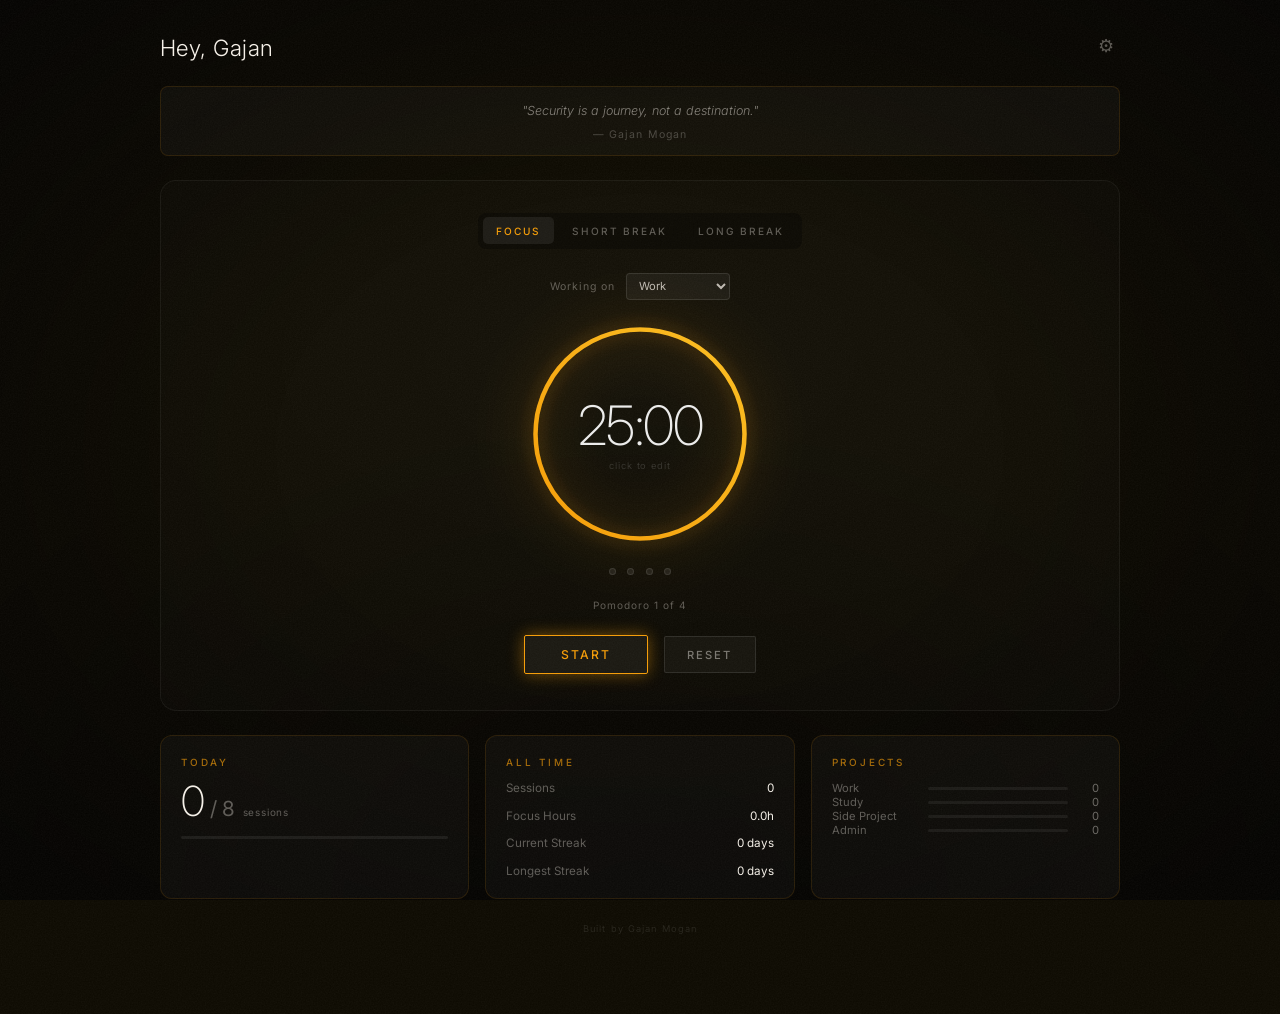
==== commit 1cafdb5f: "feat(dashboard): module 6 — quotes API fetchQuote() hits zenquotes.io/api/random on page load. Falls" ====
--- a/dashboard/index.html
+++ b/dashboard/index.html
@@ -1254,6 +1254,21 @@
       }).join('');
     }
 
+    // ── QUOTES ──
+    async function fetchQuote() {
+      try {
+        const res  = await fetch('https://zenquotes.io/api/random');
+        if (!res.ok) throw new Error();
+        const [{ q, a }] = await res.json();
+        document.getElementById('quote-text').textContent   = `"${q}"`;
+        document.getElementById('quote-author').textContent = `— ${a}`;
+      } catch {
+        document.getElementById('quote-text').textContent   =
+          '"Security is a journey, not a destination."';
+        document.getElementById('quote-author').textContent = '— Gajan Mogan';
+      }
+    }
+
     // ── INIT ──
     loadState();
     ringProgress.style.strokeDasharray = CIRCUMFERENCE;
@@ -1262,6 +1277,7 @@
     buildProjectDropdown();
     render();
     renderDashboard();
+    fetchQuote();
   </script>
 
 </body>
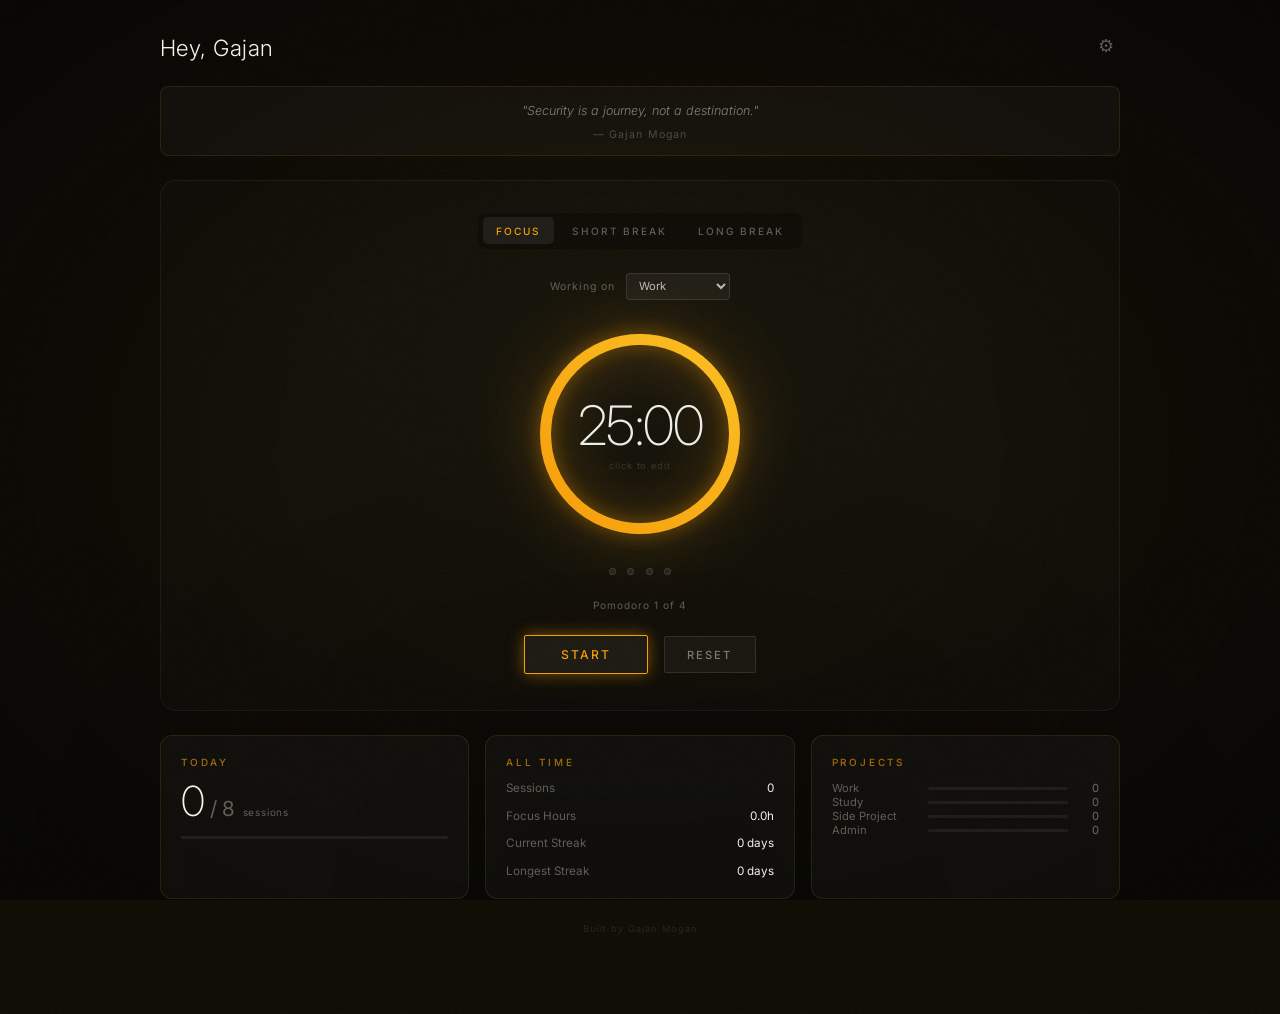
==== commit 80ef756c: "fix(dashboard): thicker progress ring for visible depletion stroke-width 4→10, radius 95→86 (keeps s" ====
--- a/dashboard/index.html
+++ b/dashboard/index.html
@@ -232,16 +232,16 @@
 
     .ring-track {
       fill: none;
-      stroke: rgba(255, 255, 255, 0.05);
-      stroke-width: 4;
+      stroke: rgba(255, 255, 255, 0.07);
+      stroke-width: 10;
     }
 
     .ring-progress {
       fill: none;
       stroke: url(#ringGradient);
-      stroke-width: 4;
+      stroke-width: 10;
       stroke-linecap: round;
-      stroke-dasharray: 597.6;
+      stroke-dasharray: 540;
       stroke-dashoffset: 0;
       transition: stroke-dashoffset 1s linear;
       filter: drop-shadow(0 0 8px var(--accent-glow))
@@ -702,8 +702,8 @@
               <stop id="gradEnd"   offset="100%" stop-color="#fbbf24" />
             </linearGradient>
           </defs>
-          <circle class="ring-track"    cx="100" cy="100" r="95" />
-          <circle class="ring-progress" cx="100" cy="100" r="95" id="ringProgress" />
+          <circle class="ring-track"    cx="100" cy="100" r="86" />
+          <circle class="ring-progress" cx="100" cy="100" r="86" id="ringProgress" />
         </svg>
         <div class="time-display">
           <div class="time-digits" id="timeDigits">25:00</div>
@@ -782,7 +782,7 @@
 
   <script>
     // ── CONSTANTS ──
-    const CIRCUMFERENCE = 2 * Math.PI * 95; // ≈ 597.6
+    const CIRCUMFERENCE = 2 * Math.PI * 86; // ≈ 540.4
 
     const MODES = [
       {
